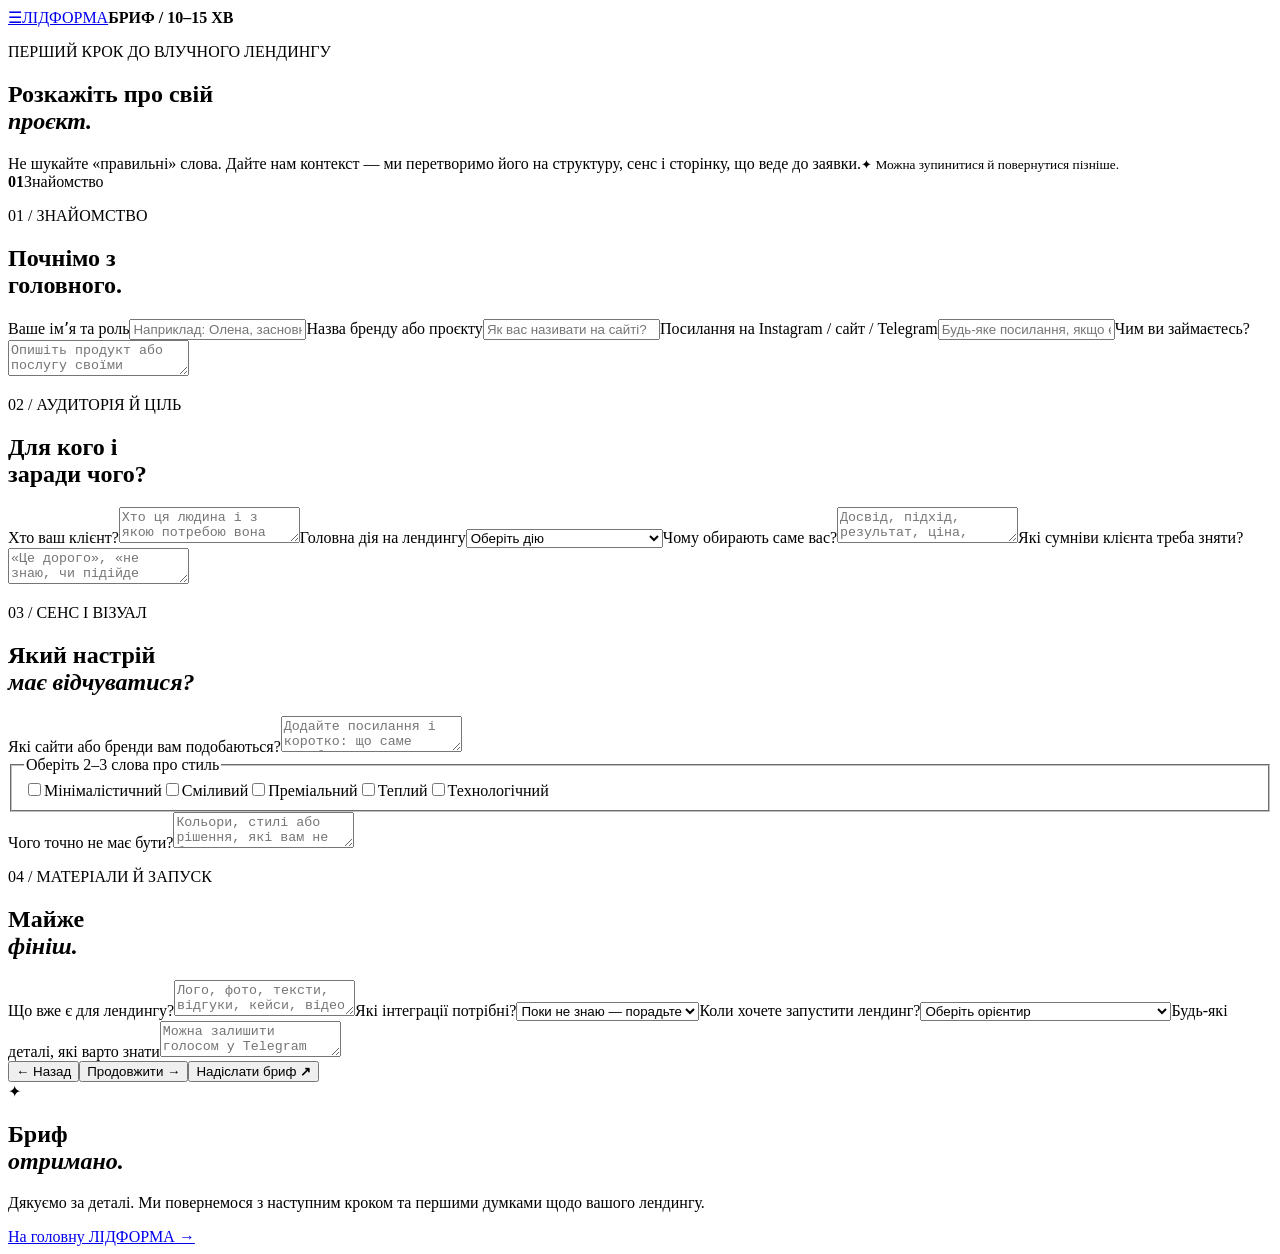
==== brief.html @ 479961d0 "Create brief.html" ====
<!doctype html><html lang="uk"><head><meta charset="UTF-8"><meta name="viewport" content="width=device-width,initial-scale=1.0"><title>Бриф — ЛІДФОРМА</title><link rel="preconnect" href="https://fonts.googleapis.com"><link rel="preconnect" href="https://fonts.gstatic.com" crossorigin><link href="https://fonts.googleapis.com/css2?family=Manrope:wght@400;500;600;700;800&family=Unbounded:wght@500;600;700&display=swap" rel="stylesheet"><link rel="stylesheet" href="brief.css"></head><body><header><a href="index.html" class="brand"><span class="mark">☰</span>ЛІДФОРМА</a><b>БРИФ / 10–15 ХВ</b></header><main><aside><p>ПЕРШИЙ КРОК ДО ВЛУЧНОГО ЛЕНДИНГУ</p><h1>Розкажіть про свій<br><em>проєкт.</em></h1><span>Не шукайте «правильні» слова. Дайте нам контекст — ми перетворимо його на структуру, сенс і сторінку, що веде до заявки.</span><small>✦ Можна зупинитися й повернутися пізніше.</small></aside><form id="brief"><div class="progress"><b id="counter">01</b><i><em></em></i><span id="caption">Знайомство</span></div><section class="step active"><p>01 / ЗНАЙОМСТВО</p><h2>Почнімо з<br>головного.</h2><label>Ваше імʼя та роль<input required name="name" placeholder="Наприклад: Олена, засновниця"></label><label>Назва бренду або проєкту<input required name="brand" placeholder="Як вас називати на сайті?"></label><label>Посилання на Instagram / сайт / Telegram<input name="links" placeholder="Будь-яке посилання, якщо є"></label><label>Чим ви займаєтесь?<textarea required name="business" placeholder="Опишіть продукт або послугу своїми словами"></textarea></label></section><section class="step"><p>02 / АУДИТОРІЯ Й ЦІЛЬ</p><h2>Для кого і<br>заради чого?</h2><label>Хто ваш клієнт?<textarea required name="audience" placeholder="Хто ця людина і з якою потребою вона приходить?"></textarea></label><label>Головна дія на лендингу<select required name="goal"><option value="">Оберіть дію</option><option>Залишити заявку</option><option>Написати у Telegram</option><option>Записатися на консультацію</option><option>Купити продукт</option></select></label><label>Чому обирають саме вас?<textarea required name="difference" placeholder="Досвід, підхід, результат, ціна, формат"></textarea></label><label>Які сумніви клієнта треба зняти?<textarea name="objections" placeholder="«Це дорого», «не знаю, чи підійде мені»"></textarea></label></section><section class="step"><p>03 / СЕНС І ВІЗУАЛ</p><h2>Який настрій<br><em>має відчуватися?</em></h2><label>Які сайти або бренди вам подобаються?<textarea name="references" placeholder="Додайте посилання і коротко: що саме подобається"></textarea></label><fieldset><legend>Оберіть 2–3 слова про стиль</legend><div class="chips"><label><input type="checkbox" name="style" value="Мінімалістичний">Мінімалістичний</label><label><input type="checkbox" name="style" value="Сміливий">Сміливий</label><label><input type="checkbox" name="style" value="Преміальний">Преміальний</label><label><input type="checkbox" name="style" value="Теплий">Теплий</label><label><input type="checkbox" name="style" value="Технологічний">Технологічний</label></div></fieldset><label>Чого точно не має бути?<textarea name="avoid" placeholder="Кольори, стилі або рішення, які вам не близькі"></textarea></label></section><section class="step"><p>04 / МАТЕРІАЛИ Й ЗАПУСК</p><h2>Майже<br><em>фініш.</em></h2><label>Що вже є для лендингу?<textarea name="materials" placeholder="Лого, фото, тексти, відгуки, кейси, відео"></textarea></label><label>Які інтеграції потрібні?<select name="integrations"><option>Поки не знаю — порадьте</option><option>Telegram</option><option>CRM</option><option>Google Sheets</option><option>Онлайн-оплата</option></select></label><label>Коли хочете запустити лендинг?<select required name="deadline"><option value="">Оберіть орієнтир</option><option>Якнайшвидше — запуск поза чергою</option><option>Протягом 7–10 днів</option><option>Протягом місяця</option><option>Поки планую</option></select></label><label>Будь-які деталі, які варто знати<textarea name="comment" placeholder="Можна залишити голосом у Telegram після відправки"></textarea></label></section><footer><button type="button" id="back">← Назад</button><button type="button" id="next">Продовжити <b>→</b></button><button type="submit" id="submit">Надіслати бриф <b>↗</b></button></footer></form></main><div class="thanks" id="thanks"><article><span>✦</span><h2>Бриф<br><em>отримано.</em></h2><p>Дякуємо за деталі. Ми повернемося з наступним кроком та першими думками щодо вашого лендингу.</p><a href="index.html">На головну ЛІДФОРМА →</a></article></div><script src="brief.js"></script></body></html>
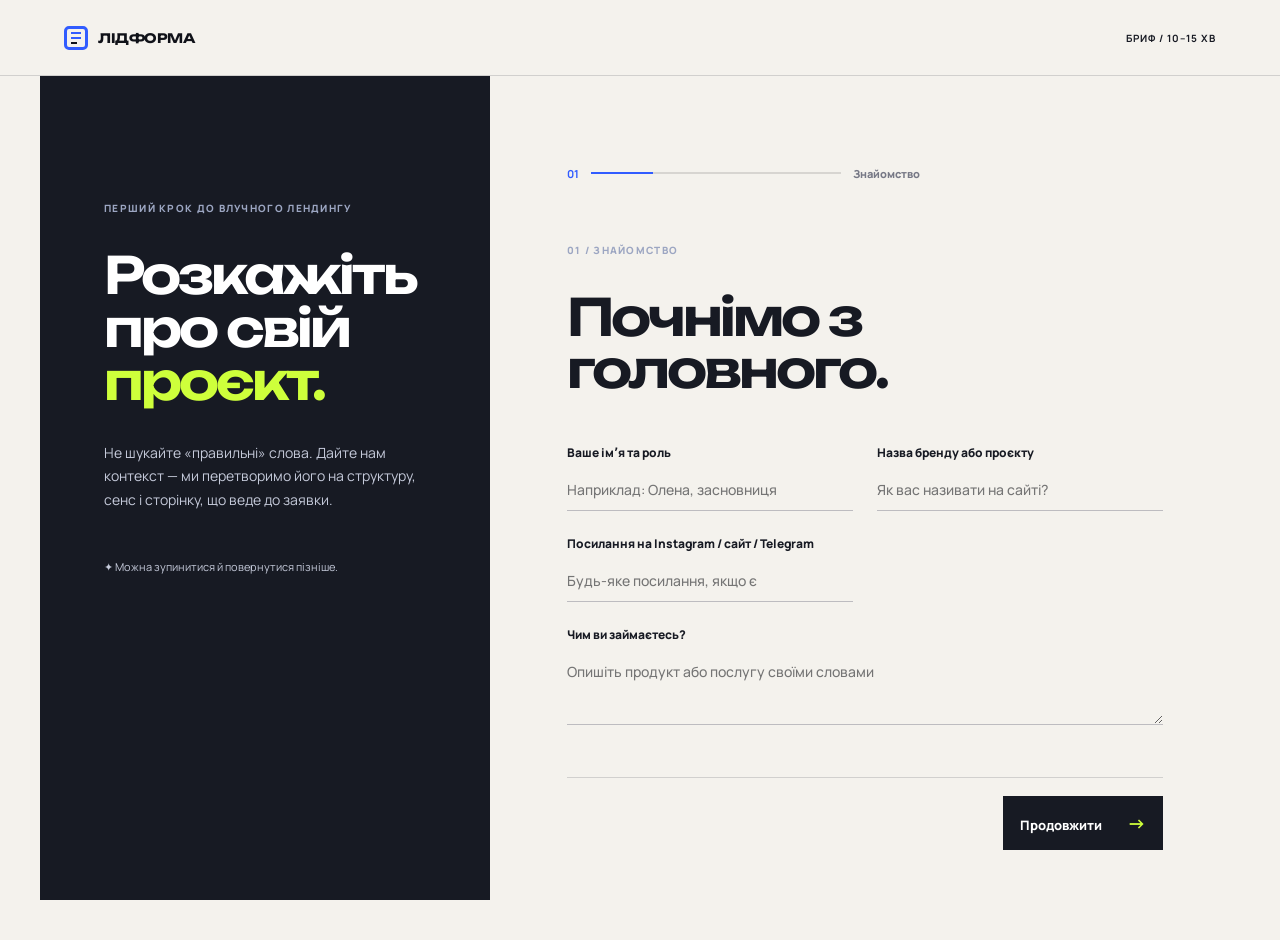
==== commit 1b0710e1: "Add campaign analytics and tracked lead funnel" ====
--- a/brief.html
+++ b/brief.html
@@ -1 +1,77 @@
-<!doctype html><html lang="uk"><head><meta charset="UTF-8"><meta name="viewport" content="width=device-width,initial-scale=1.0"><title>Бриф — ЛІДФОРМА</title><link rel="preconnect" href="https://fonts.googleapis.com"><link rel="preconnect" href="https://fonts.gstatic.com" crossorigin><link href="https://fonts.googleapis.com/css2?family=Manrope:wght@400;500;600;700;800&family=Unbounded:wght@500;600;700&display=swap" rel="stylesheet"><link rel="stylesheet" href="brief.css"></head><body><header><a href="index.html" class="brand"><span class="mark">☰</span>ЛІДФОРМА</a><b>БРИФ / 10–15 ХВ</b></header><main><aside><p>ПЕРШИЙ КРОК ДО ВЛУЧНОГО ЛЕНДИНГУ</p><h1>Розкажіть про свій<br><em>проєкт.</em></h1><span>Не шукайте «правильні» слова. Дайте нам контекст — ми перетворимо його на структуру, сенс і сторінку, що веде до заявки.</span><small>✦ Можна зупинитися й повернутися пізніше.</small></aside><form id="brief"><div class="progress"><b id="counter">01</b><i><em></em></i><span id="caption">Знайомство</span></div><section class="step active"><p>01 / ЗНАЙОМСТВО</p><h2>Почнімо з<br>головного.</h2><label>Ваше імʼя та роль<input required name="name" placeholder="Наприклад: Олена, засновниця"></label><label>Назва бренду або проєкту<input required name="brand" placeholder="Як вас називати на сайті?"></label><label>Посилання на Instagram / сайт / Telegram<input name="links" placeholder="Будь-яке посилання, якщо є"></label><label>Чим ви займаєтесь?<textarea required name="business" placeholder="Опишіть продукт або послугу своїми словами"></textarea></label></section><section class="step"><p>02 / АУДИТОРІЯ Й ЦІЛЬ</p><h2>Для кого і<br>заради чого?</h2><label>Хто ваш клієнт?<textarea required name="audience" placeholder="Хто ця людина і з якою потребою вона приходить?"></textarea></label><label>Головна дія на лендингу<select required name="goal"><option value="">Оберіть дію</option><option>Залишити заявку</option><option>Написати у Telegram</option><option>Записатися на консультацію</option><option>Купити продукт</option></select></label><label>Чому обирають саме вас?<textarea required name="difference" placeholder="Досвід, підхід, результат, ціна, формат"></textarea></label><label>Які сумніви клієнта треба зняти?<textarea name="objections" placeholder="«Це дорого», «не знаю, чи підійде мені»"></textarea></label></section><section class="step"><p>03 / СЕНС І ВІЗУАЛ</p><h2>Який настрій<br><em>має відчуватися?</em></h2><label>Які сайти або бренди вам подобаються?<textarea name="references" placeholder="Додайте посилання і коротко: що саме подобається"></textarea></label><fieldset><legend>Оберіть 2–3 слова про стиль</legend><div class="chips"><label><input type="checkbox" name="style" value="Мінімалістичний">Мінімалістичний</label><label><input type="checkbox" name="style" value="Сміливий">Сміливий</label><label><input type="checkbox" name="style" value="Преміальний">Преміальний</label><label><input type="checkbox" name="style" value="Теплий">Теплий</label><label><input type="checkbox" name="style" value="Технологічний">Технологічний</label></div></fieldset><label>Чого точно не має бути?<textarea name="avoid" placeholder="Кольори, стилі або рішення, які вам не близькі"></textarea></label></section><section class="step"><p>04 / МАТЕРІАЛИ Й ЗАПУСК</p><h2>Майже<br><em>фініш.</em></h2><label>Що вже є для лендингу?<textarea name="materials" placeholder="Лого, фото, тексти, відгуки, кейси, відео"></textarea></label><label>Які інтеграції потрібні?<select name="integrations"><option>Поки не знаю — порадьте</option><option>Telegram</option><option>CRM</option><option>Google Sheets</option><option>Онлайн-оплата</option></select></label><label>Коли хочете запустити лендинг?<select required name="deadline"><option value="">Оберіть орієнтир</option><option>Якнайшвидше — запуск поза чергою</option><option>Протягом 7–10 днів</option><option>Протягом місяця</option><option>Поки планую</option></select></label><label>Будь-які деталі, які варто знати<textarea name="comment" placeholder="Можна залишити голосом у Telegram після відправки"></textarea></label></section><footer><button type="button" id="back">← Назад</button><button type="button" id="next">Продовжити <b>→</b></button><button type="submit" id="submit">Надіслати бриф <b>↗</b></button></footer></form></main><div class="thanks" id="thanks"><article><span>✦</span><h2>Бриф<br><em>отримано.</em></h2><p>Дякуємо за деталі. Ми повернемося з наступним кроком та першими думками щодо вашого лендингу.</p><a href="index.html">На головну ЛІДФОРМА →</a></article></div><script src="brief.js"></script></body></html>
+<!doctype html>
+<html lang="uk">
+  <head>
+    <meta charset="UTF-8">
+    <meta name="viewport" content="width=device-width,initial-scale=1.0">
+    <title>Бриф — ЛІДФОРМА</title>
+    <link rel="preconnect" href="https://fonts.googleapis.com">
+    <link rel="preconnect" href="https://fonts.gstatic.com" crossorigin>
+    <link href="https://fonts.googleapis.com/css2?family=Manrope:wght@400;500;600;700;800&family=Unbounded:wght@500;600;700&display=swap" rel="stylesheet">
+    <link rel="stylesheet" href="brief.css">
+  </head>
+  <body>
+    <header>
+      <a href="index.html" class="brand"><span class="mark">☰</span>ЛІДФОРМА</a>
+      <b>БРИФ / 10–15 ХВ</b>
+    </header>
+    <main>
+      <aside>
+        <p>ПЕРШИЙ КРОК ДО ВЛУЧНОГО ЛЕНДИНГУ</p>
+        <h1>Розкажіть про свій<br><em>проєкт.</em></h1>
+        <span>Не шукайте «правильні» слова. Дайте нам контекст — ми перетворимо його на структуру, сенс і сторінку, що веде до заявки.</span>
+        <small>✦ Можна зупинитися й повернутися пізніше.</small>
+      </aside>
+      <form id="brief">
+        <div class="progress"><b id="counter">01</b><i><em></em></i><span id="caption">Знайомство</span></div>
+        <section class="step active">
+          <p>01 / ЗНАЙОМСТВО</p>
+          <h2>Почнімо з<br>головного.</h2>
+          <label>Ваше імʼя та роль<input required name="name" placeholder="Наприклад: Олена, засновниця"></label>
+          <label>Назва бренду або проєкту<input required name="brand" placeholder="Як вас називати на сайті?"></label>
+          <label>Посилання на Instagram / сайт / Telegram<input name="links" placeholder="Будь-яке посилання, якщо є"></label>
+          <label>Чим ви займаєтесь?<textarea required name="business" placeholder="Опишіть продукт або послугу своїми словами"></textarea></label>
+        </section>
+        <section class="step">
+          <p>02 / АУДИТОРІЯ Й ЦІЛЬ</p>
+          <h2>Для кого і<br>заради чого?</h2>
+          <label>Хто ваш клієнт?<textarea required name="audience" placeholder="Хто ця людина і з якою потребою вона приходить?"></textarea></label>
+          <label>Головна дія на лендингу<select required name="goal"><option value="">Оберіть дію</option><option>Залишити заявку</option><option>Написати у Telegram</option><option>Записатися на консультацію</option><option>Купити продукт</option></select></label>
+          <label>Чому обирають саме вас?<textarea required name="difference" placeholder="Досвід, підхід, результат, ціна, формат"></textarea></label>
+          <label>Які сумніви клієнта треба зняти?<textarea name="objections" placeholder="«Це дорого», «не знаю, чи підійде мені»"></textarea></label>
+        </section>
+        <section class="step">
+          <p>03 / СЕНС І ВІЗУАЛ</p>
+          <h2>Який настрій<br><em>має відчуватися?</em></h2>
+          <label>Які сайти або бренди вам подобаються?<textarea name="references" placeholder="Додайте посилання і коротко: що саме подобається"></textarea></label>
+          <fieldset>
+            <legend>Оберіть 2–3 слова про стиль</legend>
+            <div class="chips">
+              <label><input type="checkbox" name="style" value="Мінімалістичний">Мінімалістичний</label>
+              <label><input type="checkbox" name="style" value="Сміливий">Сміливий</label>
+              <label><input type="checkbox" name="style" value="Преміальний">Преміальний</label>
+              <label><input type="checkbox" name="style" value="Теплий">Теплий</label>
+              <label><input type="checkbox" name="style" value="Технологічний">Технологічний</label>
+            </div>
+          </fieldset>
+          <label>Чого точно не має бути?<textarea name="avoid" placeholder="Кольори, стилі або рішення, які вам не близькі"></textarea></label>
+        </section>
+        <section class="step">
+          <p>04 / МАТЕРІАЛИ Й ЗАПУСК</p>
+          <h2>Майже<br><em>фініш.</em></h2>
+          <label>Що вже є для лендингу?<textarea name="materials" placeholder="Лого, фото, тексти, відгуки, кейси, відео"></textarea></label>
+          <label>Які інтеграції потрібні?<select name="integrations"><option>Поки не знаю — порадьте</option><option>Telegram</option><option>CRM</option><option>Google Sheets</option><option>Онлайн-оплата</option></select></label>
+          <label>Коли хочете запустити лендинг?<select required name="deadline"><option value="">Оберіть орієнтир</option><option>Якнайшвидше — запуск поза чергою</option><option>Протягом 7–10 днів</option><option>Протягом місяця</option><option>Поки планую</option></select></label>
+          <label>Будь-які деталі, які варто знати<textarea name="comment" placeholder="Можна залишити голосом у Telegram після відправки"></textarea></label>
+        </section>
+        <footer>
+          <button type="button" id="back">← Назад</button>
+          <button type="button" id="next">Продовжити <b>→</b></button>
+          <button type="submit" id="submit">Надіслати бриф <b>↗</b></button>
+        </footer>
+      </form>
+    </main>
+    <div class="thanks" id="thanks"><article><span>✦</span><h2>Бриф<br><em>отримано.</em></h2><p>Дякуємо за деталі. Ми повернемося з наступним кроком та першими думками щодо вашого лендингу.</p><a href="index.html">На головну ЛІДФОРМА →</a></article></div>
+    <script src="analytics.js"></script>
+    <script src="brief.js"></script>
+  </body>
+</html>
--- a/brief.css
+++ b/brief.css
@@ -0,0 +1 @@
+:root{--ink:#171a23;--paper:#f4f2ed;--blue:#315cff;--lime:#ceff3b;--line:#d1d0ce;--muted:#777986}*{box-sizing:border-box}body{margin:0;background:var(--paper);color:var(--ink);font-family:Manrope,Arial,sans-serif}header{height:76px;padding:0 5vw;display:flex;justify-content:space-between;align-items:center;border-bottom:1px solid var(--line);font-size:10px;letter-spacing:1px}.brand{display:flex;align-items:center;gap:9px;color:var(--ink);text-decoration:none;font:700 13px Unbounded}.mark{display:grid;place-items:center;width:25px;height:25px;border-radius:5px;background:var(--blue);color:#fff;font-size:12px}main{max-width:1200px;margin:auto;display:grid;grid-template-columns:.75fr 1.25fr;min-height:calc(100vh - 76px)}aside{position:sticky;top:0;height:calc(100vh - 76px);padding:9vw 5vw;background:var(--ink);color:#fff}aside p,.step>p{color:#9ca6c2;font-size:10px;font-weight:800;letter-spacing:1.3px}aside h1,h2{font:600 clamp(34px,4vw,58px)/1.03 Unbounded;letter-spacing:-3px}aside h1{margin:34px 0}em{color:var(--lime);font-style:normal}aside>span{display:block;max-width:320px;color:#c5cada;font-size:14px;line-height:1.65}aside small{display:block;margin-top:48px;color:#c5cada;font-size:11px}form{padding:7vw 6vw}.progress{display:flex;align-items:center;gap:12px;margin-bottom:52px;font-size:11px;font-weight:800}.progress b{color:var(--blue)}.progress i{display:block;max-width:250px;flex:1;height:2px;background:#d7d5d1}.progress em{display:block;height:100%;width:25%;background:var(--blue);transition:.3s}.progress span{color:var(--muted)}.step{display:none}.step.active{display:grid;grid-template-columns:1fr 1fr;gap:24px;animation:in .35s ease}.step.active>p,.step.active>h2,.step.active>fieldset{grid-column:1/-1}.step h2{margin:0 0 24px}.step h2 em{color:var(--blue)}@keyframes in{from{opacity:0;transform:translateX(12px)}to{opacity:1;transform:none}}label{display:flex;flex-direction:column;gap:8px;font-size:12px;font-weight:800}input,textarea,select{border:0;border-bottom:1px solid #bdbcc0;background:transparent;border-radius:0;padding:11px 0;color:var(--ink);font:500 14px Manrope;outline:0}input:focus,textarea:focus,select:focus{border-bottom:2px solid var(--blue)}textarea{min-height:74px;resize:vertical;line-height:1.45}.step label:has(textarea){grid-column:1/-1}fieldset{border:0;padding:0;margin:0}legend{font-size:12px;font-weight:800;margin-bottom:11px}.chips{display:flex;gap:8px;flex-wrap:wrap}.chips label{display:block;background:#e1dfda;padding:9px 12px;cursor:pointer}.chips input{display:none}.chips label:has(input:checked){background:var(--blue);color:white}form footer{display:flex;justify-content:space-between;margin-top:52px;padding-top:18px;border-top:1px solid var(--line)}button{border:0;cursor:pointer;font:800 13px Manrope}#back{background:transparent;color:var(--muted);visibility:hidden}#next,#submit{background:var(--ink);color:white;padding:14px 17px}button b{color:var(--lime);font-size:19px;margin-left:22px}#submit{display:none;background:var(--blue)}.thanks{position:fixed;inset:0;display:grid;place-items:center;background:rgba(23,26,35,.72);padding:20px;opacity:0;visibility:hidden;transition:.2s}.thanks.show{opacity:1;visibility:visible}.thanks article{max-width:460px;padding:45px;background:var(--paper)}.thanks span{font-size:32px;color:var(--blue)}.thanks h2{font-size:38px}.thanks p{line-height:1.6;color:#626572}.thanks a{display:inline-block;margin-top:16px;color:var(--ink);font-size:13px;font-weight:800;text-decoration:none;border-bottom:1px solid var(--blue);padding-bottom:4px}@media(max-width:800px){header{height:65px;padding:0 22px}header>b{display:none}main{display:block}aside{position:relative;height:auto;padding:64px 24px}aside h1{margin:26px 0}aside small{margin-top:30px}form{padding:46px 24px}.step.active{grid-template-columns:1fr}.step.active>p,.step.active>h2,.step.active>fieldset,.step label:has(textarea){grid-column:1}.progress{margin-bottom:37px}}
